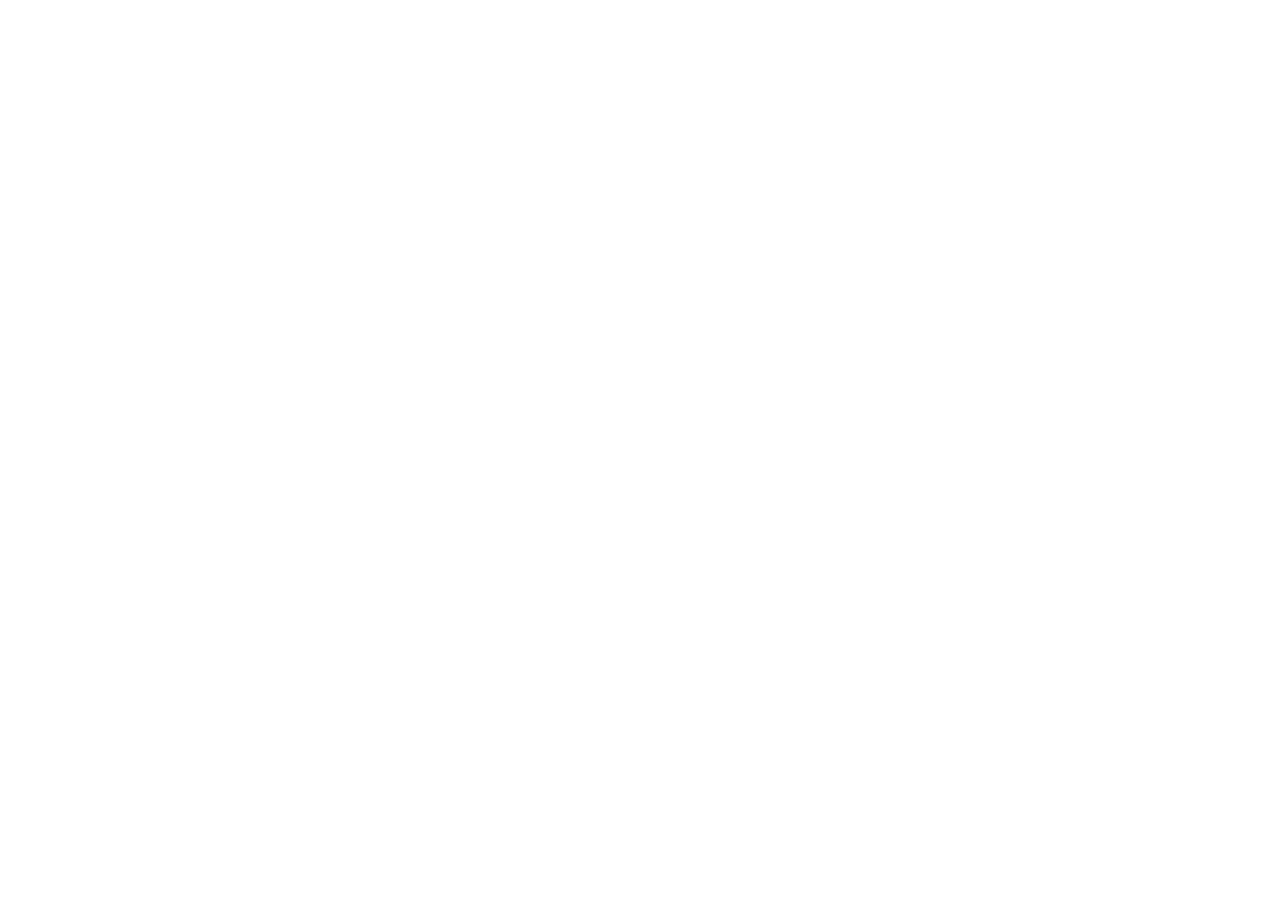
==== contacts.html @ c46adfcb "first commit" ====
<!DOCTYPE html>
<html lang="en">
  <head>
    <meta charset="UTF-8" />
    <meta name="viewport" content="width=device-width, initial-scale=1.0" />
    <title>Emergency Contacts | She's Safe</title>
    <link rel="stylesheet" href="style.css" />
  </head>
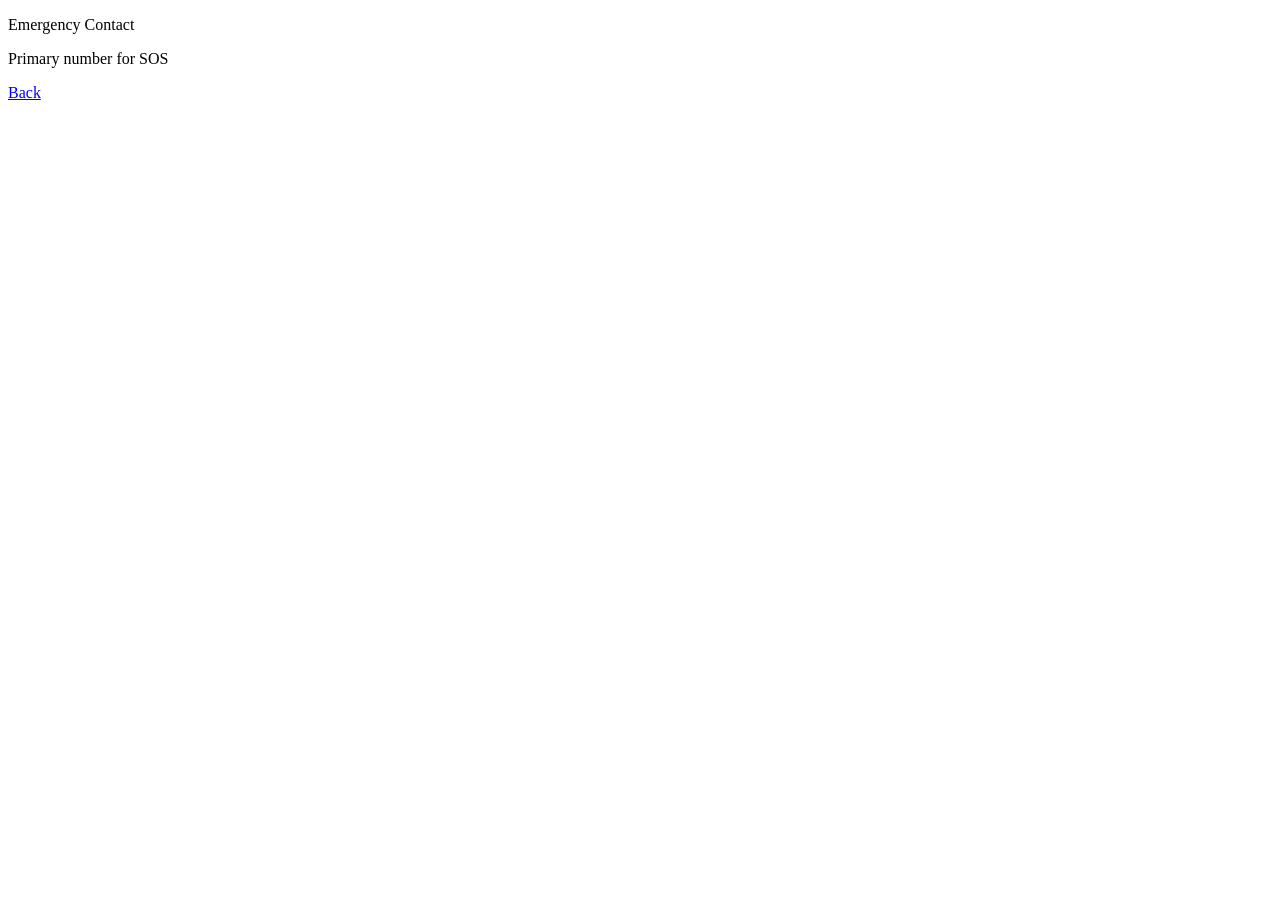
==== commit 3403ca8a: "hearder" ====
--- a/contacts.html
+++ b/contacts.html
@@ -5,4 +5,16 @@
     <meta name="viewport" content="width=device-width, initial-scale=1.0" />
     <title>Emergency Contacts | She's Safe</title>
     <link rel="stylesheet" href="style.css" />
-  </head>+  </head>
+   <body>
+    <div class="page">
+      <header class="topbar">
+        <div class="brand">
+          <span class="brand__dot"></span>
+          <div>
+            <p class="brand__title">Emergency Contact</p>
+            <p class="brand__tag">Primary number for SOS</p>
+          </div>
+        </div>
+        <a class="ghost-btn" href="index.html">Back</a>
+      </header>
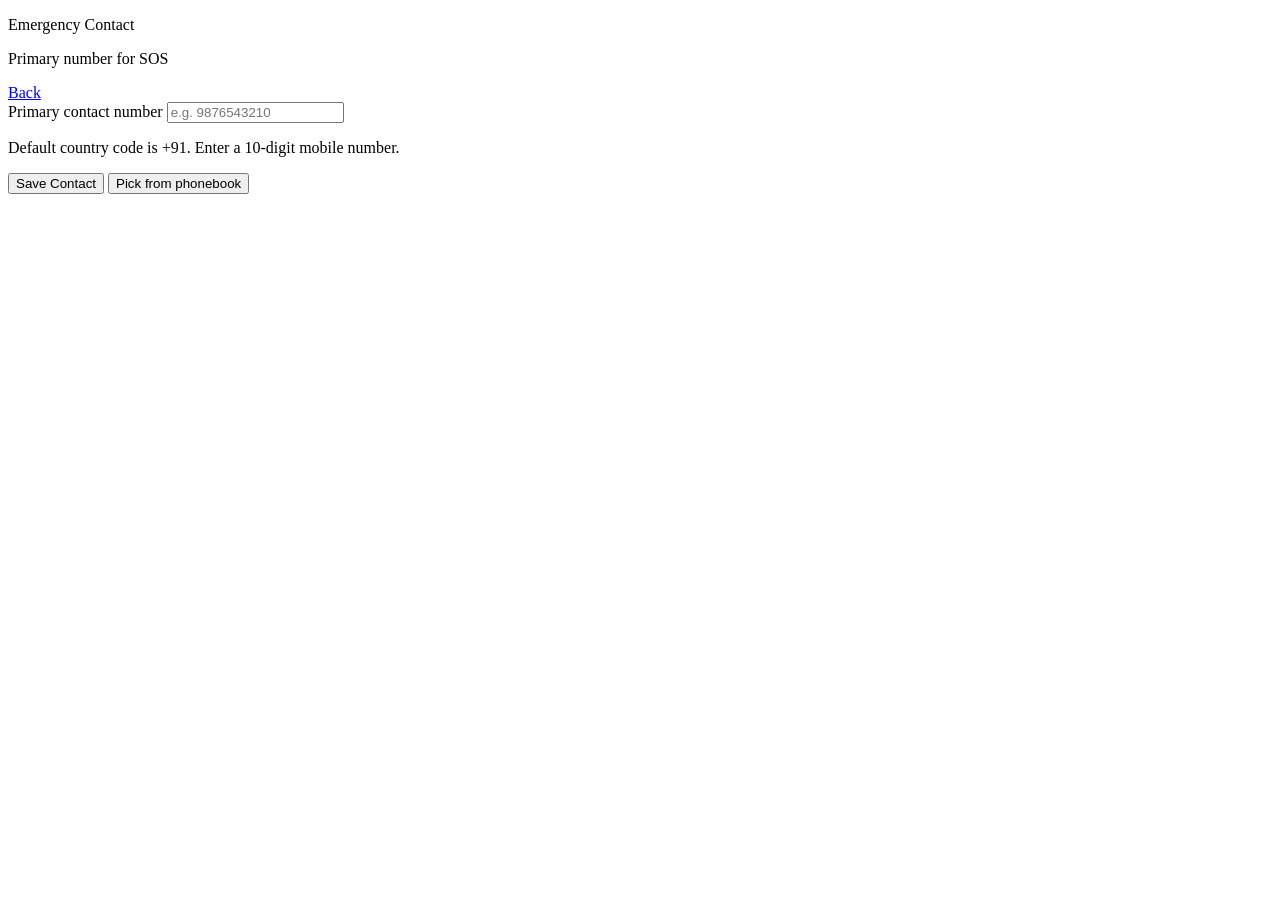
==== commit 99806cc7: "adding contact details option" ====
--- a/contacts.html
+++ b/contacts.html
@@ -17,4 +17,29 @@
           </div>
         </div>
         <a class="ghost-btn" href="index.html">Back</a>
-      </header>+      </header>
+      <main class="panel">
+        <form class="contact-form" id="contactForm">
+          <label class="field">
+            <span>Primary contact number</span>
+            <input
+              id="contact1"
+              name="contact1"
+              type="tel"
+              inputmode="tel"
+              placeholder="e.g. 9876543210"
+              autocomplete="tel"
+              required
+            />
+          </label>
+          <p class="helper">
+            Default country code is +91. Enter a 10-digit mobile number.
+          </p>
+          <div class="button-row">
+            <button class="primary-btn" type="submit">Save Contact</button>
+            <button class="secondary-btn" type="button" id="pickContactBtn">
+              Pick from phonebook
+            </button>
+          </div>
+          <div class="status" id="contactStatus" aria-live="polite"></div>
+        </form>
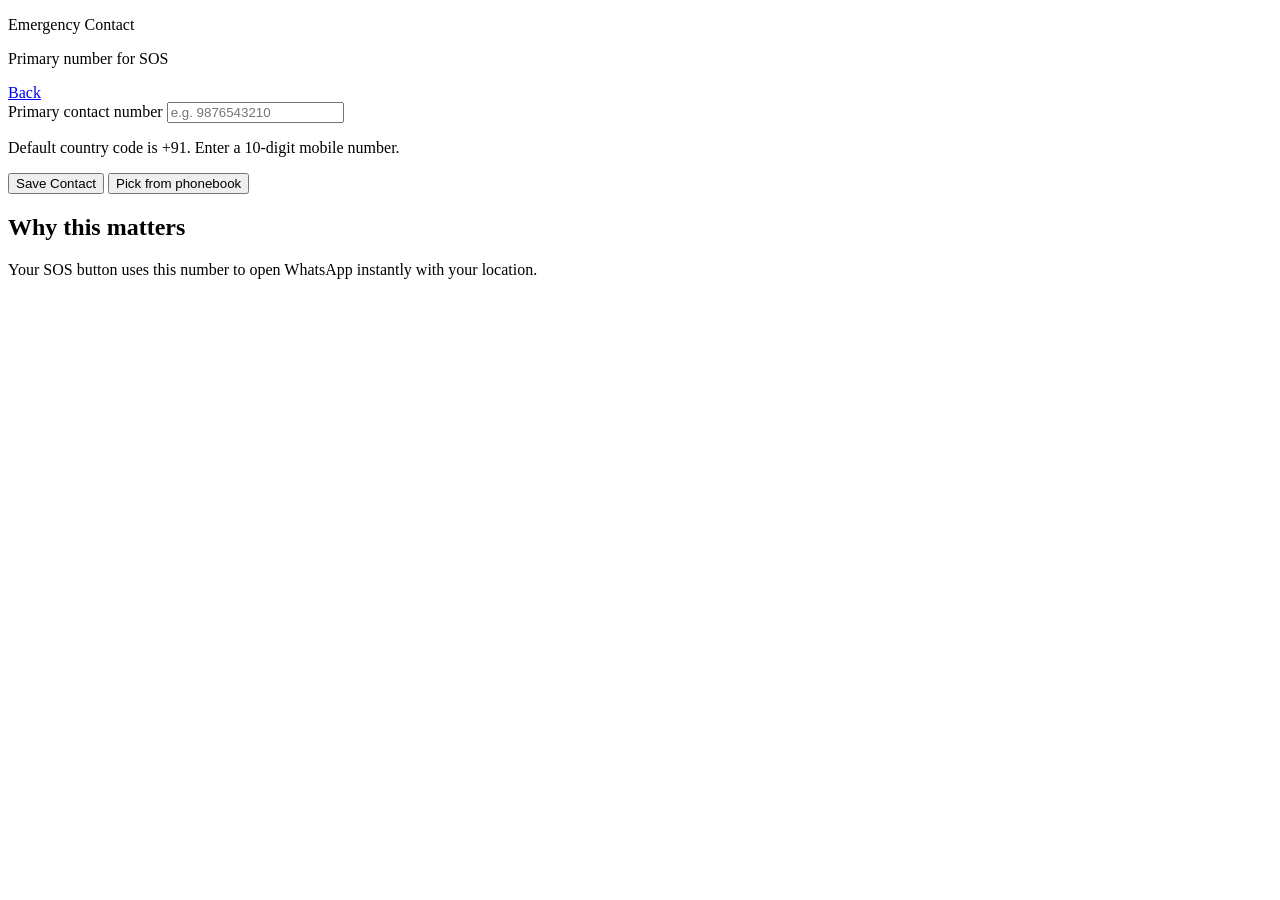
==== commit a2d4c75c: "adding footer" ====
--- a/contacts.html
+++ b/contacts.html
@@ -42,4 +42,16 @@
             </button>
           </div>
           <div class="status" id="contactStatus" aria-live="polite"></div>
-        </form>+        </form>
+                <section class="note">
+          <h2>Why this matters</h2>
+          <p>
+            Your SOS button uses this number to open WhatsApp instantly with
+            your location.
+          </p>
+        </section>
+      </main>
+    </div>
+    <script src="app.js"></script>
+  </body>
+</html>
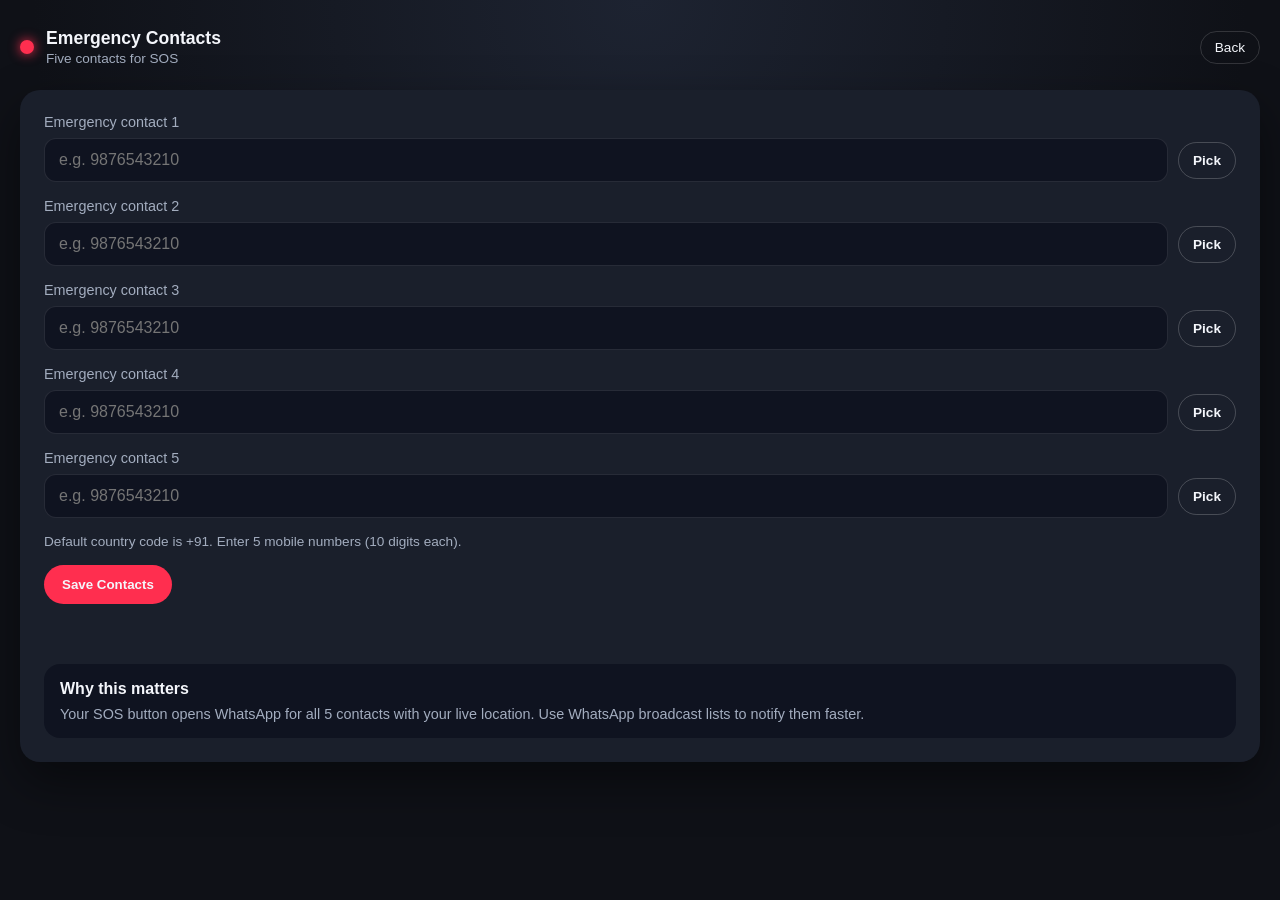
==== commit 3e6d2b48: "Added the Functionality of the Multiple Contacts" ====
--- a/contacts.html
+++ b/contacts.html
@@ -6,14 +6,14 @@
     <title>Emergency Contacts | She's Safe</title>
     <link rel="stylesheet" href="style.css" />
   </head>
-   <body>
+  <body>
     <div class="page">
       <header class="topbar">
         <div class="brand">
           <span class="brand__dot"></span>
           <div>
-            <p class="brand__title">Emergency Contact</p>
-            <p class="brand__tag">Primary number for SOS</p>
+            <p class="brand__title">Emergency Contacts</p>
+            <p class="brand__tag">Five contacts for SOS</p>
           </div>
         </div>
         <a class="ghost-btn" href="index.html">Back</a>
@@ -21,33 +21,128 @@
       <main class="panel">
         <form class="contact-form" id="contactForm">
           <label class="field">
-            <span>Primary contact number</span>
-            <input
-              id="contact1"
-              name="contact1"
-              type="tel"
-              inputmode="tel"
-              placeholder="e.g. 9876543210"
-              autocomplete="tel"
-              required
-            />
+            <span>Emergency contact 1</span>
+            <div class="field__row">
+              <input
+                id="contact1"
+                name="contact1"
+                type="tel"
+                inputmode="tel"
+                placeholder="e.g. 9876543210"
+                autocomplete="tel"
+                data-contact-input
+                required
+              />
+              <button
+                class="secondary-btn secondary-btn--mini"
+                type="button"
+                data-pick-contact="0"
+              >
+                Pick
+              </button>
+            </div>
+          </label>
+          <label class="field">
+            <span>Emergency contact 2</span>
+            <div class="field__row">
+              <input
+                id="contact2"
+                name="contact2"
+                type="tel"
+                inputmode="tel"
+                placeholder="e.g. 9876543210"
+                autocomplete="tel"
+                data-contact-input
+                required
+              />
+              <button
+                class="secondary-btn secondary-btn--mini"
+                type="button"
+                data-pick-contact="1"
+              >
+                Pick
+              </button>
+            </div>
+          </label>
+          <label class="field">
+            <span>Emergency contact 3</span>
+            <div class="field__row">
+              <input
+                id="contact3"
+                name="contact3"
+                type="tel"
+                inputmode="tel"
+                placeholder="e.g. 9876543210"
+                autocomplete="tel"
+                data-contact-input
+                required
+              />
+              <button
+                class="secondary-btn secondary-btn--mini"
+                type="button"
+                data-pick-contact="2"
+              >
+                Pick
+              </button>
+            </div>
+          </label>
+          <label class="field">
+            <span>Emergency contact 4</span>
+            <div class="field__row">
+              <input
+                id="contact4"
+                name="contact4"
+                type="tel"
+                inputmode="tel"
+                placeholder="e.g. 9876543210"
+                autocomplete="tel"
+                data-contact-input
+                required
+              />
+              <button
+                class="secondary-btn secondary-btn--mini"
+                type="button"
+                data-pick-contact="3"
+              >
+                Pick
+              </button>
+            </div>
+          </label>
+          <label class="field">
+            <span>Emergency contact 5</span>
+            <div class="field__row">
+              <input
+                id="contact5"
+                name="contact5"
+                type="tel"
+                inputmode="tel"
+                placeholder="e.g. 9876543210"
+                autocomplete="tel"
+                data-contact-input
+                required
+              />
+              <button
+                class="secondary-btn secondary-btn--mini"
+                type="button"
+                data-pick-contact="4"
+              >
+                Pick
+              </button>
+            </div>
           </label>
           <p class="helper">
-            Default country code is +91. Enter a 10-digit mobile number.
+            Default country code is +91. Enter 5 mobile numbers (10 digits each).
           </p>
           <div class="button-row">
-            <button class="primary-btn" type="submit">Save Contact</button>
-            <button class="secondary-btn" type="button" id="pickContactBtn">
-              Pick from phonebook
-            </button>
+            <button class="primary-btn" type="submit">Save Contacts</button>
           </div>
           <div class="status" id="contactStatus" aria-live="polite"></div>
         </form>
-                <section class="note">
+        <section class="note">
           <h2>Why this matters</h2>
           <p>
-            Your SOS button uses this number to open WhatsApp instantly with
-            your location.
+            Your SOS button opens WhatsApp for all 5 contacts with your live
+            location. Use WhatsApp broadcast lists to notify them faster.
           </p>
         </section>
       </main>
--- a/style.css
+++ b/style.css
@@ -0,0 +1,408 @@
+:root {
+  --bg: #0f1117;
+  --bg-alt: #1a1f2b;
+  --accent: #ff2e4f;
+  --accent-soft: rgba(255, 46, 79, 0.2);
+  --text: #f4f6fb;
+  --muted: #a3adbf;
+  --card: #171b26;
+  --success: #33d17a;
+  --danger: #ff3b30;
+  --shadow: 0 20px 50px rgba(0, 0, 0, 0.45);
+}
+
+* {
+  box-sizing: border-box;
+}
+
+body {
+  margin: 0;
+  font-family: "Poppins", "Segoe UI", sans-serif;
+  background: radial-gradient(circle at top, #1d2331 0%, #0f1117 55%);
+  color: var(--text);
+  min-height: 100vh;
+}
+
+.page {
+  min-height: 100vh;
+  display: flex;
+  flex-direction: column;
+  padding: 28px 20px 24px;
+  gap: 24px;
+}
+
+.topbar {
+  display: flex;
+  justify-content: space-between;
+  align-items: center;
+}
+
+.brand {
+  display: flex;
+  align-items: center;
+  gap: 12px;
+}
+
+.brand__dot {
+  width: 14px;
+  height: 14px;
+  border-radius: 50%;
+  background: var(--accent);
+  box-shadow: 0 0 12px var(--accent);
+}
+
+.brand__title {
+  margin: 0;
+  font-weight: 600;
+  font-size: 1.1rem;
+}
+
+.brand__tag {
+  margin: 2px 0 0;
+  font-size: 0.85rem;
+  color: var(--muted);
+}
+
+.ghost-btn {
+  color: var(--text);
+  text-decoration: none;
+  padding: 8px 14px;
+  border: 1px solid rgba(255, 255, 255, 0.15);
+  border-radius: 999px;
+  font-size: 0.85rem;
+  transition: border 0.2s ease, transform 0.2s ease;
+}
+
+.ghost-btn:hover {
+  border-color: var(--accent);
+  transform: translateY(-1px);
+}
+
+.sos {
+  flex: 1;
+  display: flex;
+  flex-direction: column;
+  align-items: center;
+  justify-content: center;
+  gap: 32px;
+}
+
+.sos__status {
+  background: var(--bg-alt);
+  padding: 8px 16px;
+  border-radius: 999px;
+  font-size: 0.85rem;
+  color: var(--muted);
+}
+
+.sos__button {
+  width: 220px;
+  height: 220px;
+  border-radius: 50%;
+  border: none;
+  background: radial-gradient(circle at top, #ff5c6f, #ff2e4f);
+  color: var(--text);
+  font-weight: 600;
+  font-size: 2rem;
+  position: relative;
+  display: flex;
+  flex-direction: column;
+  align-items: center;
+  justify-content: center;
+  gap: 6px;
+  cursor: pointer;
+  box-shadow: var(--shadow);
+  transition: transform 0.15s ease;
+}
+
+.sos__button:active {
+  transform: scale(0.98);
+}
+
+.sos__ring {
+  position: absolute;
+  width: 100%;
+  height: 100%;
+  border-radius: 50%;
+  border: 2px solid rgba(255, 46, 79, 0.4);
+  animation: pulse 2s infinite;
+}
+
+.sos__label {
+  font-size: 2.4rem;
+  letter-spacing: 2px;
+}
+
+.sos__sub {
+  font-size: 0.9rem;
+  letter-spacing: 0.5px;
+}
+
+.actions {
+  width: 100%;
+  display: grid;
+  grid-template-columns: repeat(auto-fit, minmax(140px, 1fr));
+  gap: 16px;
+}
+
+.action-card {
+  background: var(--card);
+  padding: 16px;
+  border-radius: 16px;
+  text-align: left;
+  color: var(--text);
+  border: none;
+  text-decoration: none;
+  display: flex;
+  flex-direction: column;
+  gap: 6px;
+  cursor: pointer;
+  transition: transform 0.2s ease, border 0.2s ease;
+  border: 1px solid transparent;
+}
+
+.action-card:hover {
+  transform: translateY(-2px);
+  border-color: rgba(255, 255, 255, 0.08);
+}
+
+.action-card__title {
+  font-weight: 600;
+}
+
+.action-card__desc {
+  font-size: 0.85rem;
+  color: var(--muted);
+}
+
+.action-card.is-active {
+  border-color: var(--accent);
+  box-shadow: 0 0 0 1px var(--accent-soft);
+}
+
+.footer {
+  text-align: center;
+  color: var(--muted);
+  font-size: 0.85rem;
+}
+
+.panel {
+  background: var(--bg-alt);
+  border-radius: 20px;
+  padding: 24px;
+  box-shadow: var(--shadow);
+}
+
+.contact-form {
+  display: flex;
+  flex-direction: column;
+  gap: 16px;
+}
+
+.field {
+  display: flex;
+  flex-direction: column;
+  gap: 8px;
+  font-size: 0.9rem;
+  color: var(--muted);
+}
+
+.field input {
+  background: #0f1320;
+  border: 1px solid rgba(255, 255, 255, 0.1);
+  padding: 12px 14px;
+  border-radius: 12px;
+  color: var(--text);
+  font-size: 1rem;
+}
+
+.field__row {
+  display: flex;
+  gap: 10px;
+  align-items: center;
+}
+
+.field__row input {
+  flex: 1;
+}
+
+.primary-btn {
+  background: var(--accent);
+  border: none;
+  padding: 12px 18px;
+  color: var(--text);
+  font-weight: 600;
+  border-radius: 999px;
+  cursor: pointer;
+  transition: transform 0.2s ease;
+}
+
+.secondary-btn {
+  background: transparent;
+  border: 1px solid rgba(255, 255, 255, 0.2);
+  padding: 12px 18px;
+  color: var(--text);
+  font-weight: 600;
+  border-radius: 999px;
+  cursor: pointer;
+  transition: transform 0.2s ease, border 0.2s ease;
+}
+
+.secondary-btn--mini {
+  padding: 10px 14px;
+  font-size: 0.85rem;
+  white-space: nowrap;
+}
+
+.secondary-btn:hover {
+  border-color: var(--accent);
+  transform: translateY(-1px);
+}
+
+.button-row {
+  display: flex;
+  flex-wrap: wrap;
+  gap: 12px;
+}
+
+.primary-btn:hover {
+  transform: translateY(-1px);
+}
+
+.helper {
+  color: var(--muted);
+  font-size: 0.85rem;
+  margin: 0;
+}
+
+.status {
+  min-height: 20px;
+  color: var(--success);
+  font-size: 0.85rem;
+}
+
+.note {
+  margin-top: 24px;
+  background: #0f1320;
+  border-radius: 16px;
+  padding: 16px;
+}
+
+.note h2 {
+  margin: 0 0 8px;
+  font-size: 1rem;
+}
+
+.note p {
+  margin: 0;
+  color: var(--muted);
+  font-size: 0.9rem;
+}
+
+.call-body {
+  background: radial-gradient(circle at top, #0b0d14 0%, #000 70%);
+}
+
+.call {
+  min-height: 100vh;
+  display: flex;
+  flex-direction: column;
+  align-items: center;
+  justify-content: center;
+  gap: 18px;
+  text-align: center;
+}
+
+.call__status {
+  font-size: 0.95rem;
+  color: var(--muted);
+  letter-spacing: 2px;
+  text-transform: uppercase;
+}
+
+.call__avatar {
+  width: 140px;
+  height: 140px;
+  border-radius: 50%;
+  background: radial-gradient(circle at top, #ff8b9b, #ff2e4f);
+  display: grid;
+  place-items: center;
+  color: #fff;
+  font-weight: 600;
+  font-size: 1.2rem;
+  animation: ring 1.4s infinite;
+}
+
+.call__name {
+  font-size: 1.6rem;
+  font-weight: 600;
+}
+
+.call__controls {
+  display: flex;
+  gap: 24px;
+  margin-top: 8px;
+}
+
+.call__btn {
+  width: 120px;
+  padding: 14px 0;
+  border-radius: 999px;
+  border: none;
+  color: #fff;
+  font-weight: 600;
+  cursor: pointer;
+  box-shadow: var(--shadow);
+}
+
+.call__btn--decline {
+  background: #d12c2c;
+}
+
+.call__btn--accept {
+  background: #1eb36b;
+}
+
+.call__exit {
+  margin-top: 12px;
+  color: var(--muted);
+  text-decoration: none;
+  font-size: 0.85rem;
+}
+
+@keyframes pulse {
+  0% {
+    transform: scale(1);
+    opacity: 1;
+  }
+  100% {
+    transform: scale(1.25);
+    opacity: 0;
+  }
+}
+
+@keyframes ring {
+  0% {
+    transform: scale(1);
+    box-shadow: 0 0 0 0 rgba(255, 46, 79, 0.5);
+  }
+  70% {
+    transform: scale(1.03);
+    box-shadow: 0 0 0 16px rgba(255, 46, 79, 0);
+  }
+  100% {
+    transform: scale(1);
+    box-shadow: 0 0 0 0 rgba(255, 46, 79, 0);
+  }
+}
+
+@media (max-width: 600px) {
+  .sos__button {
+    width: 190px;
+    height: 190px;
+  }
+
+  .panel {
+    padding: 20px;
+  }
+}
